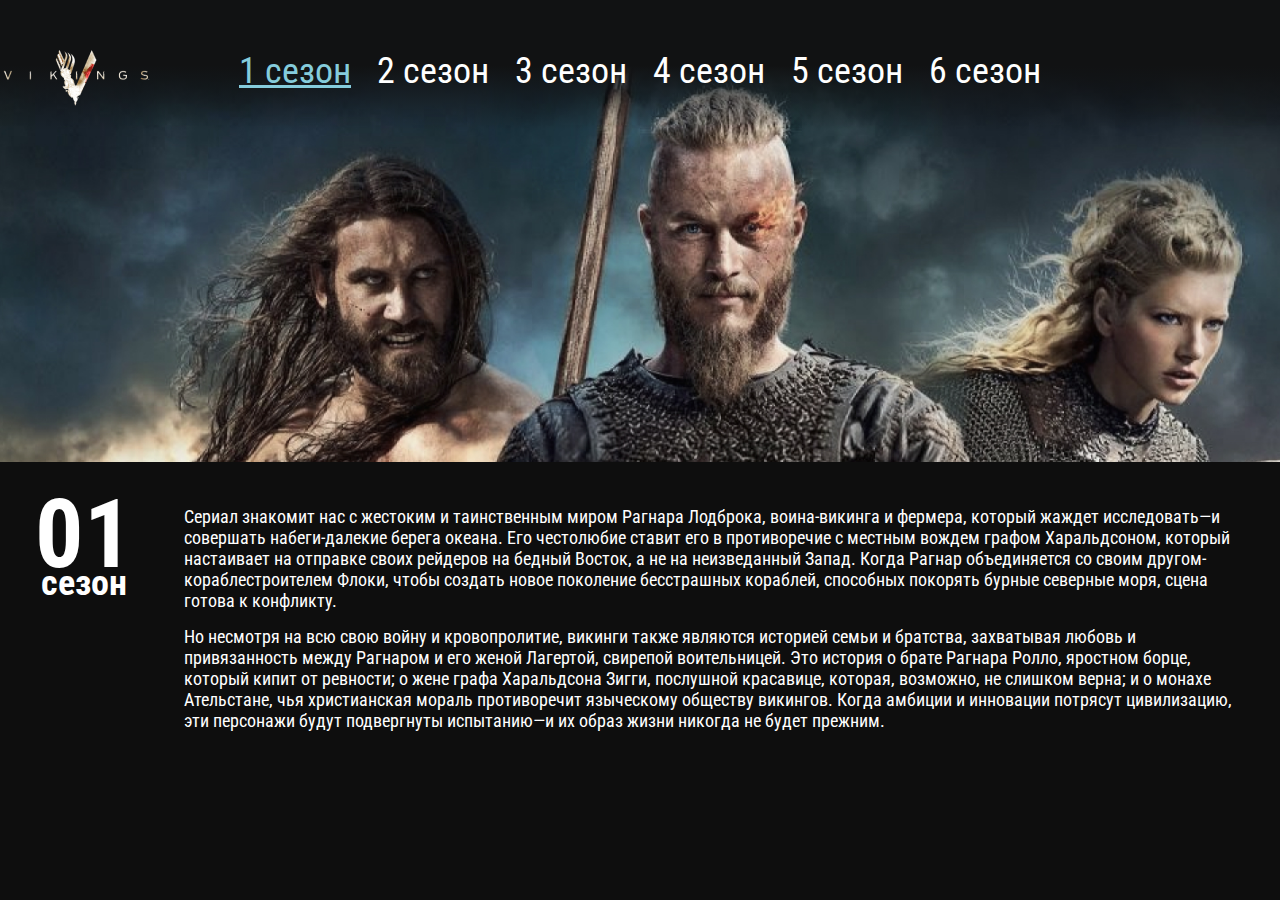
==== season-1.html @ 68e405ab "Added Page Header Block" ====
<!DOCTYPE html>
<html lang="ru">
<head>
    <meta charset="UTF-8">
    <meta name="viewport" content="width=device-width, initial-scale=1.0">
    <meta http-equiv="X-UA-Compatible" content="ie=edge">
    <title>Vikings Season 1</title>
    <link rel="preconnect" href="https://fonts.gstatic.com">
    <link href="https://fonts.googleapis.com/css2?family=Roboto+Condensed:ital,wght@0,400;0,700;1,300&display=swap" rel="stylesheet">
    <link rel="stylesheet" href="css/reset.css">
    <link rel="stylesheet" href="css/jquery.fancybox.css">
    <link rel="stylesheet" href="css/style.css">
</head>
<body>
    <header class="page-header">
        <nav class="menu">
            <div class="menu__container">
                <a class="page-logo" href="#">
                    <img src="images/page-logo.png" alt="">
                </a>
                <ul class="menu__list">
                    <li class="menu__list-item">
                        <a class="menu__list-link menu__list-link--active" href="#">1 сезон</a>
                    </li>
                    <li class="menu__list-item">
                        <a class="menu__list-link" href="#">2 сезон</a>
                    </li>
                    <li class="menu__list-item">
                        <a class="menu__list-link" href="#">3 сезон</a>
                    </li>
                    <li class="menu__list-item">
                        <a class="menu__list-link" href="#">4 сезон</a>
                    </li>
                    <li class="menu__list-item">
                        <a class="menu__list-link" href="#">5 сезон</a>
                    </li>
                    <li class="menu__list-item">
                        <a class="menu__list-link" href="#">6 сезон</a>
                    </li>
                </ul>
            </div>
            
        </nav>
        <div class="season-info">
            <div class="season-info__num">
                01
                <span>сезон</span>
            </div>
            <div class="season-info__text">
                <p>
                    Сериал знакомит нас с жестоким и таинственным миром Рагнара Лодброка, воина-викинга и фермера, который жаждет исследовать—и совершать набеги-далекие берега океана. Его честолюбие ставит его в противоречие с местным вождем графом Харальдсоном, который настаивает на отправке своих рейдеров на бедный Восток, а не на неизведанный Запад. Когда Рагнар объединяется со своим другом-кораблестроителем Флоки, чтобы создать новое поколение бесстрашных кораблей, способных покорять бурные северные моря, сцена готова к конфликту.
                </p>
                <p>
                    Но несмотря на всю свою войну и кровопролитие, викинги также являются историей семьи и братства, захватывая любовь и привязанность между Рагнаром и его женой Лагертой, свирепой воительницей. Это история о брате Рагнара Ролло, яростном борце, который кипит от ревности; о жене графа Харальдсона Зигги, послушной красавице, которая, возможно, не слишком верна; и о монахе Ательстане, чья христианская мораль противоречит языческому обществу викингов. Когда амбиции и инновации потрясут цивилизацию, эти персонажи будут подвергнуты испытанию—и их образ жизни никогда не будет прежним.
                </p>
            </div>
        </div>
    </header>
    

    <script src="https://ajax.googleapis.com/ajax/libs/jquery/3.4.1/jquery.min.js"></script>
    <script src="js/jquery.fancybox.min.js"></script>
    <script src="js/main.js"></script>
</body>
</html>
---- css/style.css ----
* {
  -webkit-box-sizing: border-box;
          box-sizing: border-box;
}

body {
  background-color: #0e0e0e;
  color: #ffffff;
  font-weight: 400;
  font-family: "Roboto Condensed", sans-serif;
  font-size: 18px;
  line-height: 21px;
}

a {
  color: inherit;
  text-decoration: none;
}

ul {
  list-style: none;
}

.container {
  max-width: 1220px;
  padding: 0 10px;
  margin: 0 auto;
}

.section-page {
  padding: 100px 0;
}

.title {
  text-align: center;
  margin-bottom: 100px;
  font-size: 36px;
  line-height: 42px;
  font-weight: 400;
}

.header {
  background-image: url("../images/header-bg.jpg");
  height: 100vh;
  background-size: cover;
  background-repeat: no-repeat;
  background-position: center 50px;
  text-align: center;
  position: relative;
}

.header .menu .menu__list {
  display: -webkit-box;
  display: -ms-flexbox;
  display: flex;
  -webkit-box-pack: center;
      -ms-flex-pack: center;
          justify-content: center;
  padding: 50px 0 58px;
  background: -webkit-gradient(linear, left top, left bottom, from(#111213), color-stop(43.62%, #111213), color-stop(86.33%, rgba(32, 31, 33, 0)));
  background: linear-gradient(180deg, #111213 0%, #111213 43.62%, rgba(32, 31, 33, 0) 86.33%);
}

.header .menu .menu__list .menu__list-item {
  padding: 0 13px;
}

.header .menu .menu__list .menu__list-item .menu__list-link {
  font-size: 36px;
  line-height: 42px;
}

.header .menu .menu__list .menu__list-item .menu__list-link:hover {
  color: #85ccdc;
  text-decoration: underline;
}

.header .logo {
  padding-top: 178px;
}

.header::after {
  content: "";
  position: absolute;
  height: 70px;
  bottom: 0;
  left: 0;
  width: 100%;
  background: -webkit-gradient(linear, left top, left bottom, from(#0e0e0e), color-stop(16.53%, rgba(17, 17, 17, 0.850295)), to(rgba(32, 31, 33, 0)));
  background: linear-gradient(180deg, #0e0e0e 0%, rgba(17, 17, 17, 0.850295) 16.53%, rgba(32, 31, 33, 0) 100%);
  -webkit-transform: rotate(180deg);
          transform: rotate(180deg);
}

.about .about__inner {
  display: -webkit-box;
  display: -ms-flexbox;
  display: flex;
}

.about .about__inner .about__info {
  width: 375px;
  margin-right: 50px;
  -webkit-box-flex: 0;
      -ms-flex: none;
          flex: none;
}

.about .about__inner .about__info .about__info-item {
  margin-bottom: 25px;
  color: #e5e5e5;
}

.about .about__inner .about__info .about__info-item span {
  display: block;
}

.about .about__inner .about__text p {
  margin-bottom: 25px;
}

.video {
  background-image: url("../images/video-bg.jpg");
  height: 100vh;
  background-size: cover;
  background-position: center center;
  background-repeat: no-repeat;
  text-align: right;
}

.video .video__text {
  font-style: italic;
  font-weight: 300;
  font-size: 72px;
  line-height: 84px;
  color: #85ccdc;
  padding-top: 444px;
  margin-bottom: 42px;
}

.video .video__text span {
  display: block;
  padding-right: 290px;
}

.video .video__btn {
  padding-left: 112px;
  position: relative;
  margin-right: 245px;
}

.video .video__btn::before {
  content: "";
  position: absolute;
  height: 100px;
  width: 100px;
  left: 0;
  top: -38px;
  background-image: url("../images/youtube-btn.svg");
}

.seasons .seasons__inner {
  display: -ms-grid;
  display: grid;
  -ms-grid-columns: 1fr 1fr 1fr;
      grid-template-columns: 1fr 1fr 1fr;
  grid-gap: 100px 75px;
  counter-reset: counterSeasons;
}

.seasons .seasons__inner .seasons__item {
  display: -webkit-box;
  display: -ms-flexbox;
  display: flex;
  -webkit-box-pack: center;
      -ms-flex-pack: center;
          justify-content: center;
  -webkit-box-align: center;
      -ms-flex-align: center;
          align-items: center;
  width: 350px;
  height: 250px;
  background-repeat: no-repeat;
  background-position: center center;
  background-size: cover;
  list-style: none;
  position: relative;
}

.seasons .seasons__inner .seasons__item .seasons__link {
  font-size: 36px;
  line-height: 42px;
  padding: 12px 78px 11px;
  background-color: #0e0e0e;
  opacity: 0;
  -webkit-transition: all 0.3s;
  transition: all 0.3s;
  z-index: 2;
}

.seasons .seasons__inner .seasons__item::before {
  content: counter(counterSeasons, decimal-leading-zero);
  counter-increment: counterSeasons;
  position: absolute;
  font-weight: bold;
  font-size: 96px;
  line-height: 112px;
  color: #600e09;
  left: 0;
  top: -72px;
  z-index: -1;
}

.seasons .seasons__inner .seasons__item:hover .seasons__link {
  opacity: 1;
}

.seasons .seasons__inner .seasons__item:hover::after {
  content: "";
  position: absolute;
  top: 0;
  left: 0;
  right: 0;
  bottom: 0;
  background: rgba(14, 14, 14, 0.8);
}

.heroes__inner {
  display: -webkit-box;
  display: -ms-flexbox;
  display: flex;
  -webkit-box-pack: justify;
      -ms-flex-pack: justify;
          justify-content: space-between;
}

.heroes__inner .heroes__slider-img {
  max-width: 775px;
}

.heroes__inner .heroes__slider-text {
  max-width: 350px;
}

.heroes__inner .heroes__slider-text .heroes__text .hero__name {
  font-style: italic;
  font-weight: 300;
  font-size: 72px;
  line-height: 84px;
  color: #85ccdc;
  margin-bottom: 44px;
}

.heroes__inner .heroes__slider-text .heroes__text p {
  margin-bottom: 15px;
}

.slick-btn {
  position: absolute;
  top: 50%;
  -webkit-transform: translateY(-50%);
          transform: translateY(-50%);
  border: none;
  background-color: transparent;
  z-index: 3;
  cursor: pointer;
  outline: none;
}

.slick-prev {
  left: 38px;
}

.slick-next {
  right: 38px;
}

.footer .copy {
  padding: 14px 0 15px;
  text-align: center;
}

/* start season 1 */
.page-header {
  background-image: url("../images/season-1-bg.jpg");
  background-repeat: no-repeat;
  background-position: center center;
  background-size: cover;
  height: 90vh;
  position: relative;
}

.page-header .menu {
  padding: 50px 0 58px;
  background: -webkit-gradient(linear, left top, left bottom, from(#111213), color-stop(43.62%, #111213), color-stop(86.33%, rgba(32, 31, 33, 0)));
  background: linear-gradient(180deg, #111213 0%, #111213 43.62%, rgba(32, 31, 33, 0) 86.33%);
}

.page-header .menu .page-logo {
  position: absolute;
  left: 0;
}

.page-header .menu .menu__list {
  display: -webkit-box;
  display: -ms-flexbox;
  display: flex;
  -webkit-box-pack: center;
      -ms-flex-pack: center;
          justify-content: center;
}

.page-header .menu .menu__list .menu__list-item {
  padding: 0 13px;
}

.page-header .menu .menu__list .menu__list-item .menu__list-link {
  font-size: 36px;
  line-height: 42px;
}

.page-header .menu .menu__list .menu__list-item .menu__list-link--active {
  color: #85ccdc;
  text-decoration: underline;
}

.page-header .season-info {
  position: absolute;
  max-width: 1385px;
  display: -webkit-box;
  display: -ms-flexbox;
  display: flex;
  padding: 44px 47px 64px 35px;
  background-color: #0e0e0e;
  bottom: 0;
  left: 0;
  right: 0;
  margin: 0 auto;
}

.page-header .season-info .season-info__num {
  font-weight: bold;
  font-size: 96px;
  line-height: 56px;
  text-align: center;
  margin-right: 51px;
}

.page-header .season-info .season-info__num span {
  display: block;
  font-weight: bold;
  font-size: 36px;
  line-height: 42px;
}

.page-header .season-info .season-info__text p {
  margin-bottom: 15px;
}

.menu__container {
  max-width: 1385px;
  margin: 0 auto;
  position: relative;
}

/* end season 1 */
/*# sourceMappingURL=style.css.map */
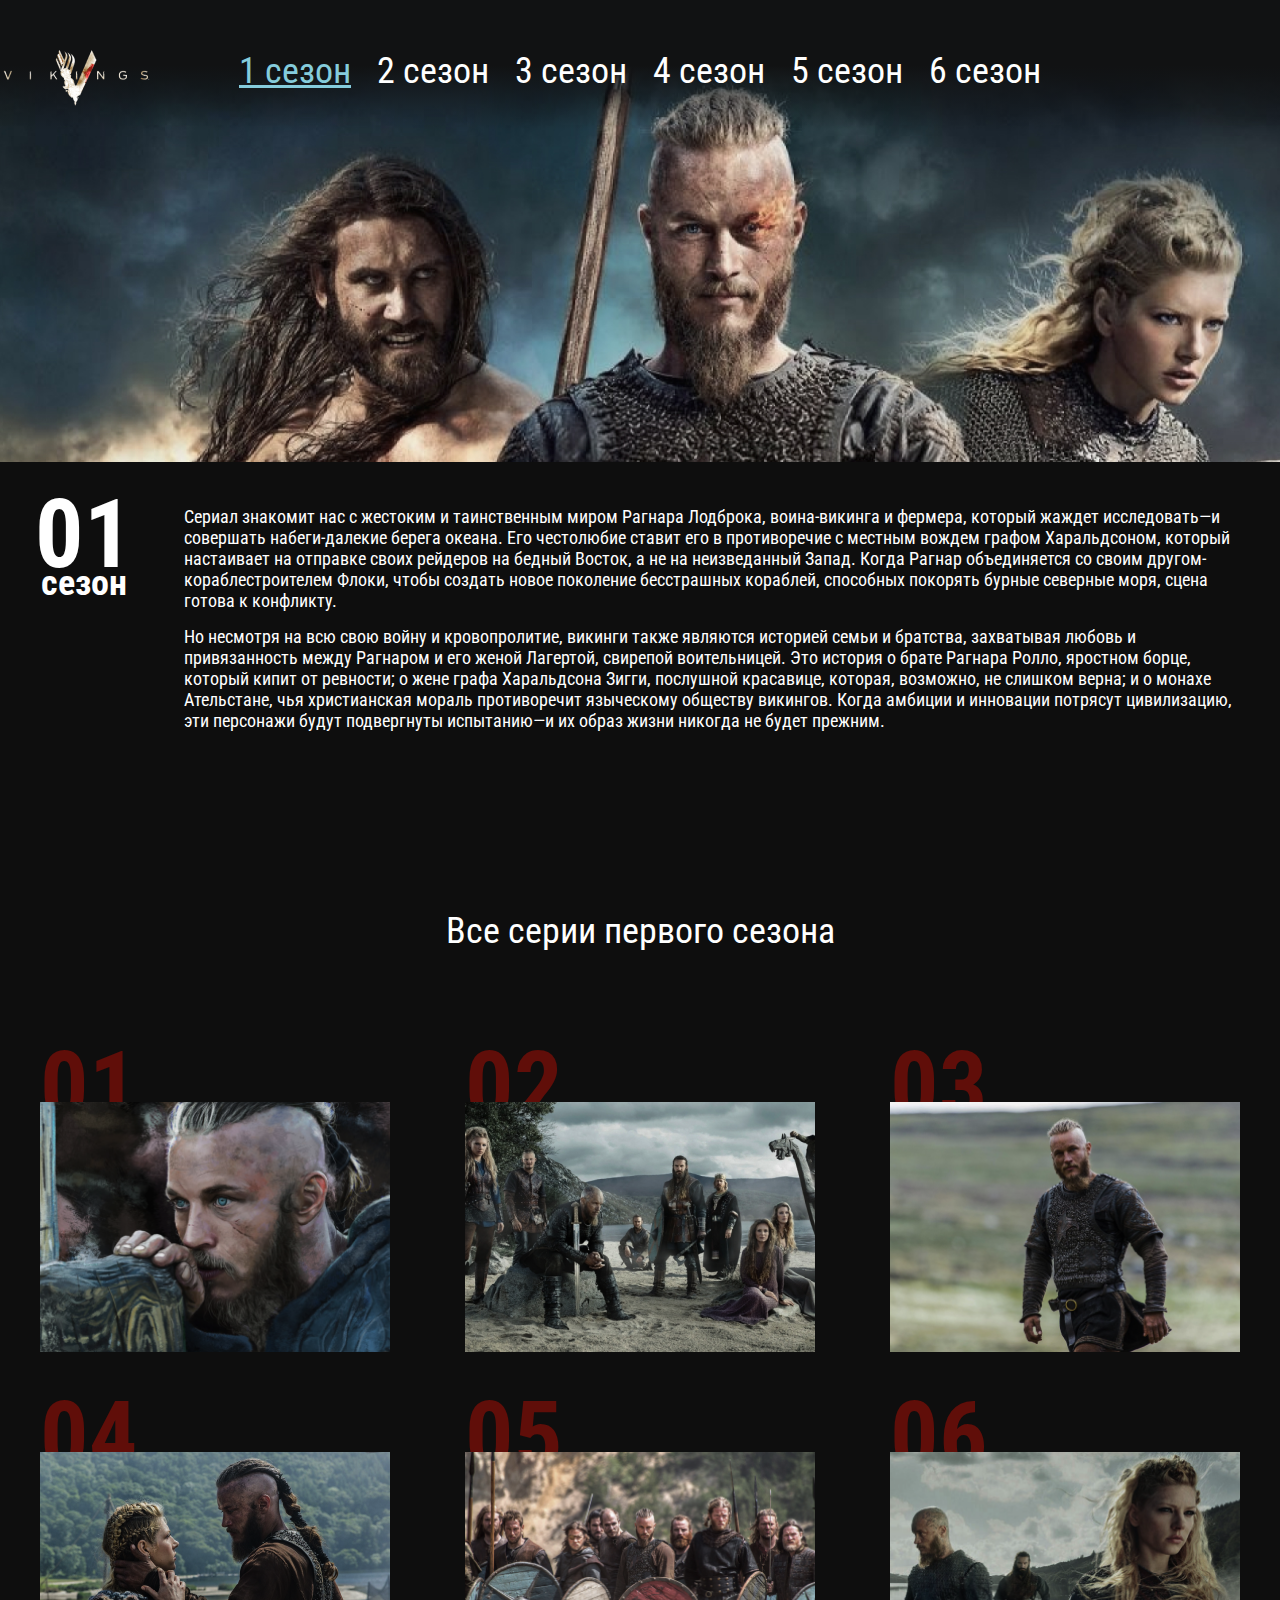
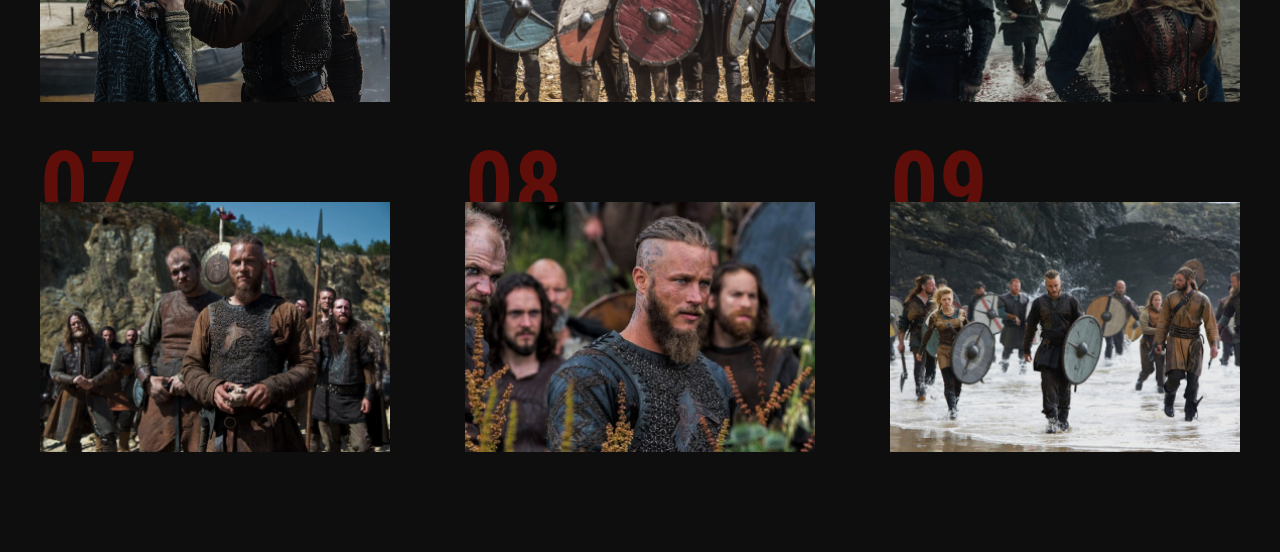
==== commit d7f359c2: "Added Series Block and fix fancybox" ====
--- a/season-1.html
+++ b/season-1.html
@@ -56,6 +56,40 @@
             </div>
         </div>
     </header>
+    <section class="seasons section-page">
+        <div class="container">
+            <h3 class="title">Все серии первого сезона</h3>
+            <ol class="seasons__inner">
+                <li class="seasons__item" style="background-image: url('images/season-1-series-1.png');">
+                    <a class="seasons__link" data-fancybox="gallery" href="https://www.youtube.com/watch?v=9GgxinPwAGc?autoplay=0">Смотреть</a>
+                </li>
+                <li class="seasons__item" style="background-image: url('images/season-1-series-2.png');">
+                    <a class="seasons__link" data-fancybox="gallery" href="https://www.youtube.com/watch?v=9GgxinPwAGc?autoplay=0">Смотреть</a>
+                </li>
+                <li class="seasons__item" style="background-image: url('images/season-1-series-3.png');">
+                    <a class="seasons__link" data-fancybox="gallery" href="https://www.youtube.com/watch?v=9GgxinPwAGc?autoplay=0">Смотреть</a>
+                </li>
+                <li class="seasons__item" style="background-image: url('images/season-1-series-4.png');">
+                    <a class="seasons__link" data-fancybox="gallery" href="https://www.youtube.com/watch?v=9GgxinPwAGc?autoplay=0">Смотреть</a>
+                </li>
+                <li class="seasons__item" style="background-image: url('images/season-1-series-5.png');">
+                    <a class="seasons__link" data-fancybox="gallery" href="https://www.youtube.com/watch?v=9GgxinPwAGc?autoplay=0">Смотреть</a>
+                </li>
+                <li class="seasons__item" style="background-image: url('images/season-1-series-6.png');">
+                    <a class="seasons__link" data-fancybox="gallery" href="https://www.youtube.com/watch?v=9GgxinPwAGc?autoplay=0">Смотреть</a>
+                </li>
+                <li class="seasons__item" style="background-image: url('images/season-1-series-7.png');">
+                    <a class="seasons__link" data-fancybox="gallery" href="https://www.youtube.com/watch?v=9GgxinPwAGc?autoplay=0">Смотреть</a>
+                </li>
+                <li class="seasons__item" style="background-image: url('images/season-1-series-8.png');">
+                    <a class="seasons__link" data-fancybox="gallery" href="https://www.youtube.com/watch?v=9GgxinPwAGc?autoplay=0">Смотреть</a>
+                </li>
+                <li class="seasons__item" style="background-image: url('images/season-1-series-9.png');">
+                    <a class="seasons__link" data-fancybox="gallery" href="https://www.youtube.com/watch?v=9GgxinPwAGc?autoplay=0">Смотреть</a>
+                </li>
+            </ol>
+        </div>
+    </section>
     
 
     <script src="https://ajax.googleapis.com/ajax/libs/jquery/3.4.1/jquery.min.js"></script>
--- a/css/style.css
+++ b/css/style.css
@@ -162,6 +162,7 @@
 .seasons .seasons__inner {
   display: -ms-grid;
   display: grid;
+  padding-top: 50px;
   -ms-grid-columns: 1fr 1fr 1fr;
       grid-template-columns: 1fr 1fr 1fr;
   grid-gap: 100px 75px;
